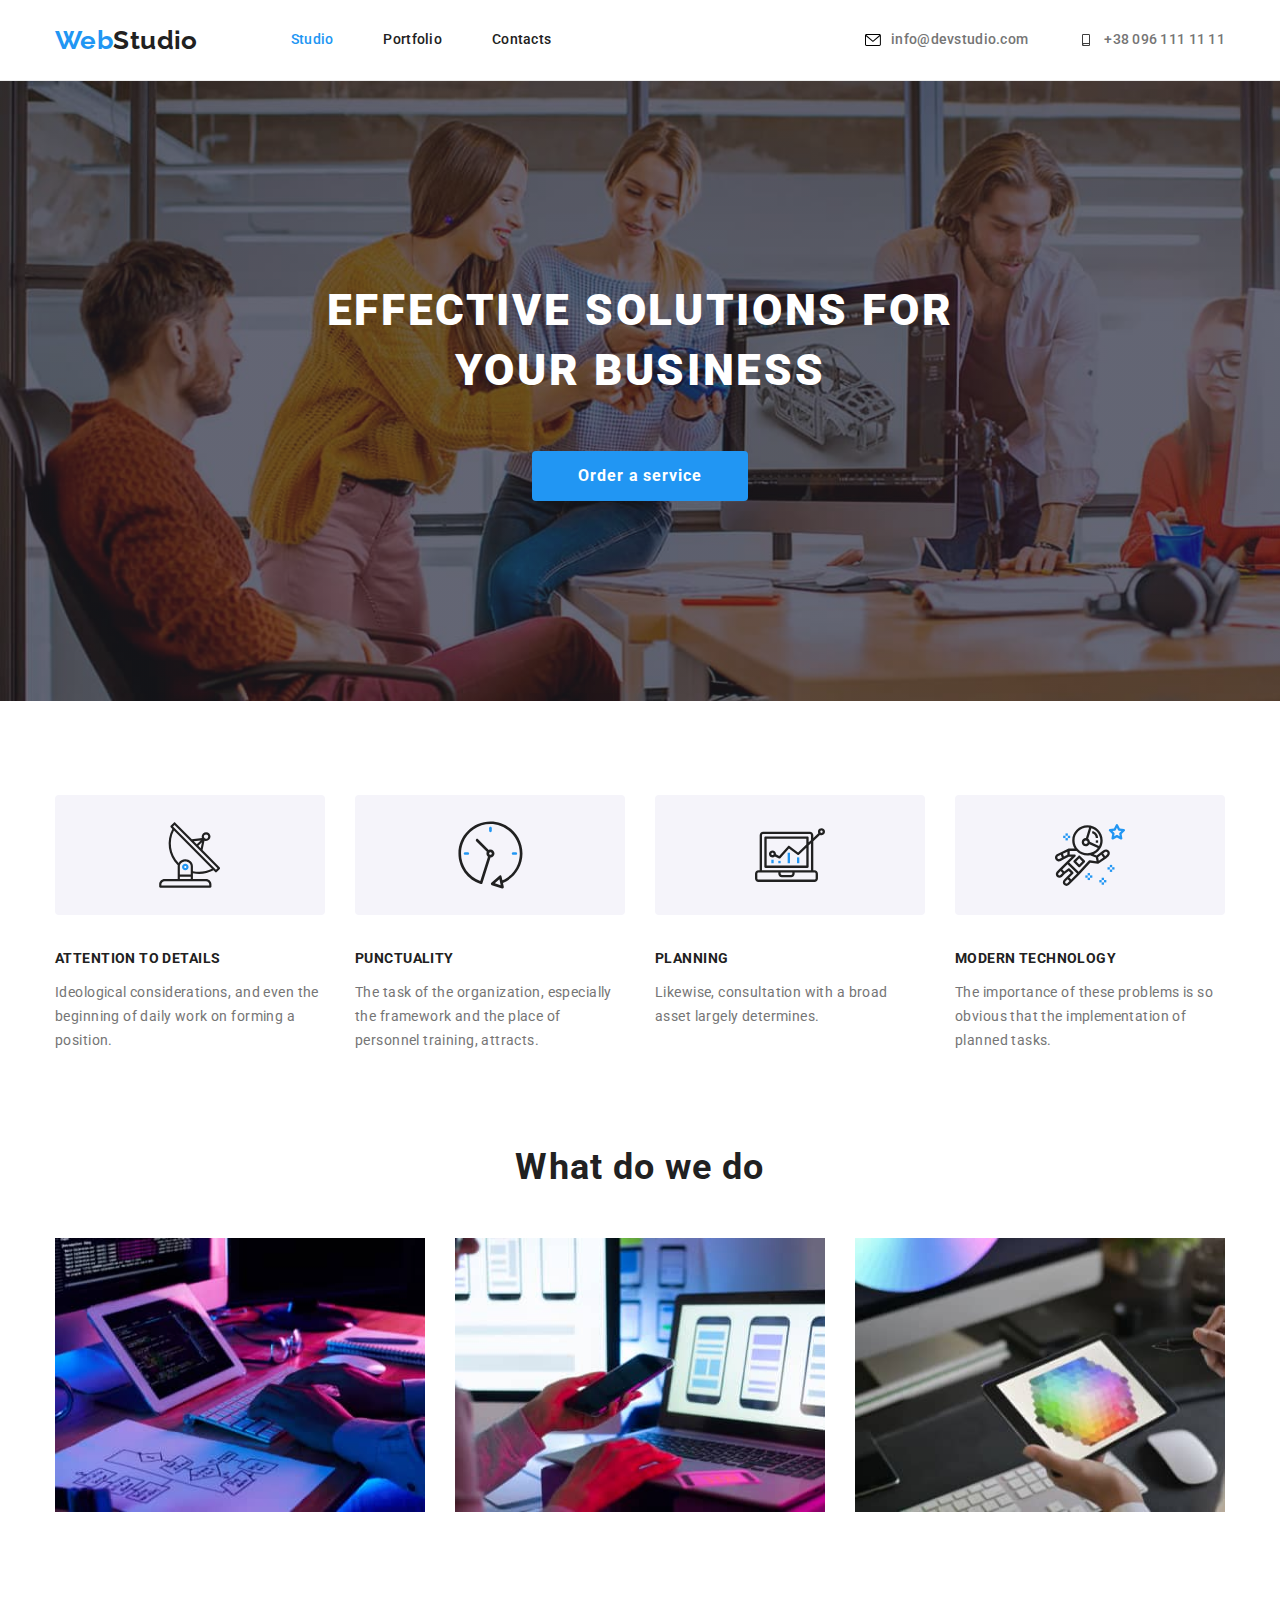
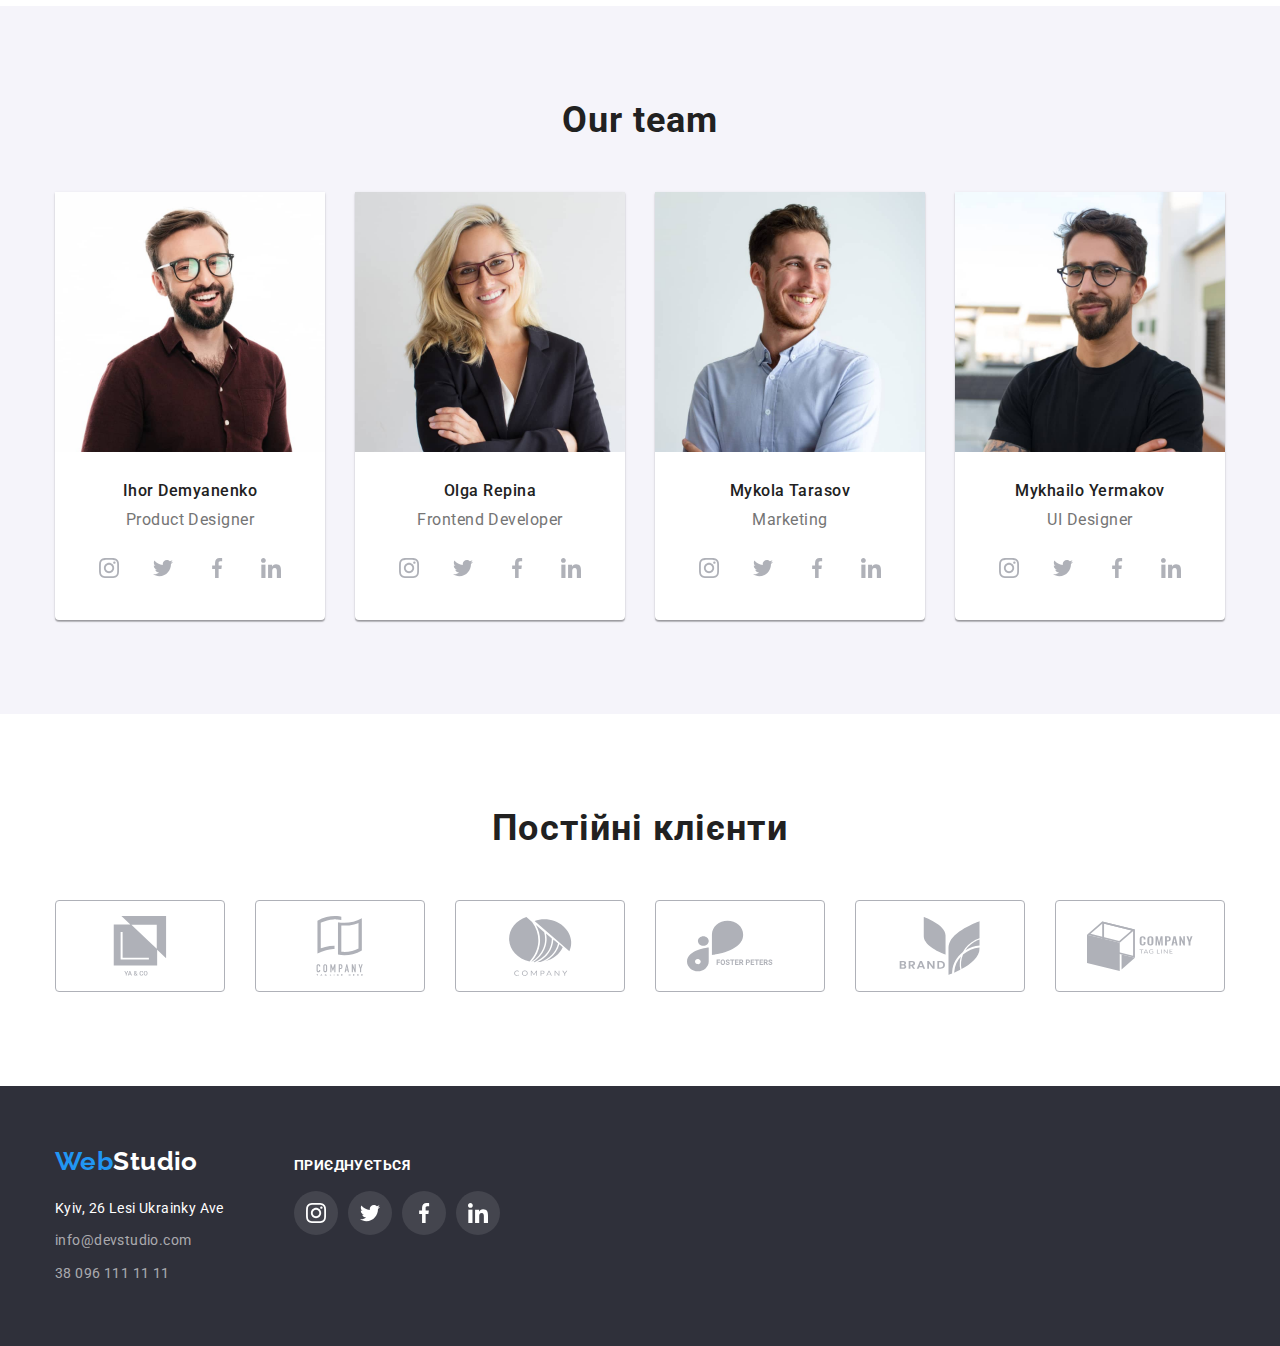
==== index.html @ 86c2a80a "home work file" ====
<!DOCTYPE html>
<html lang="en">
<head>
  <meta charset="UTF-8">
  <meta http-equiv="X-UA-Compatible" content="IE=edge">
  <meta name="viewport" content="width=, initial-scale=1.0">
 <title>Document</title>
 <link rel="preconnect" href="https://fonts.googleapis.com">
<link rel="preconnect" href="https://fonts.gstatic.com" crossorigin>
<link href="https://fonts.googleapis.com/css2?family=Raleway:wght@700&family=Roboto:wght@400;500;700;900&display=swap"
 rel="stylesheet">
 <link rel="stylesheet" href="https://cdn.jsdelivr.net/npm/modern-normalize@1.1.0/modern-normalize.min.css">
 <link rel="stylesheet" href="./styles/main.css">
</head>
<body>
    <header class="page-heder ">
      <div class="container page-heder-container">
        <nav class="page-nav list">
          <a class="logo link" href="index.html"> Web<span 
         class="logo-header">Studio</span></a>
        <ul class="menu list ">
        <li class="menu-item">
          <a class="menu-link current link" href="studio.html" >Studio</a></li>
        <li class="menu-item">
          <a class="menu-link link" href="portfolio.html">Portfolio</a></li>
        <li class="menu-item">
          <a class="menu-link link" href="contacts.html">Contacts</a></li> 
       </ul>
      <ul class="infomation  list">
      <li><a class="contact-mail-numbre link" href="./mailto:info@devstudio.com"><svg class="contact-mail-numbre-icon"><use href="./img/symbol.svg#icon-envelope"></use></svg>info@devstudio.com </a></li>
      <li><a class="contact-phone-numbre link" href="tel:+380961111111"><svg class="contact-mail-phone-icon"><use href="./img/symbol.svg#icon-smartphone"></use></svg>+38 096 111 11 11</a></li>
      </ul>
    </nav>
      </div>
      </header>
    <main class="text-main  ">
      <section class="decision">
        <h1 class="title">Effective solutions for your business </h1>
        <button class="model-open-btn" type="button">Order a service</button>
      </section>
   



  <section class="skills " > 
    <div class="skills-number container ">
    <ul class="text-inf list">
    <li class="text " >
      <div class="tex"><svg width="65.32px" height="70px">
        <use href="./img/symbol.svg#icon-antenna"></use>
        </svg></div>
    <h3 class="text-skills"> 
     ATTENTION TO DETAILS</h3>
    <p class="menu-text"> Ideological considerations, and even the beginning of daily work on forming a position.</p></li>
    <li class="text
    "><div class="tex"><svg  width="66.96px" height="70px">
      <use href="./img/symbol.svg#icon-clock"></use>
      </svg></div>
    <h3 class="text-skills"> PUNCTUALITY</h3>
    <p class="menu-text">The task of the organization, especially the framework and the place of personnel training, attracts.</p></li>
    <li class="text
    ">  <div class="tex"><svg  width="70px" height="70px">
      <use href="./img/symbol.svg#icon-diagram"></use>
      </svg></div>
    <h3 class="text-skills">PLANNING</h3>
    <p class="menu-text">Likewise, consultation with a broad asset largely determines.</p></li>
    <li class="text
    "><div class="tex"><svg  width="70px" height="70px">
      <use href="./img/symbol.svg#icon-astronaut"></use>
      </svg></div>
    <h3 class="text-skills"> MODERN TECHNOLOGY</h3>
    <p class="menu-text"> The importance of these problems is so obvious that the implementation of planned tasks.</p></li>
  </ul>
</div>
  </section>


 
    <section class="technologies">
      <div class="container">
      <h2 class="technologies-numbr ">What do we do</h2>
     <ul class="foto-page">
     <li class="devices list"><img src="./img/img.jpg"
      alt="computer"
      width="370" 
      height="274"></li>
     <li class="devices list"><img src="./img/img(1).jpg"
      alt="mobil"  
      width="370" 
      height="274"></li>
     <li class="devices list"><img src="./img/img(2).jpg" 
      alt="map-board"
      width="370" 
      height="274"></li>
    </ul>
    </div>
    </section>
 
 



  <section class="team-number"> 
    <div class="comanda container ">
    <h2 class="team">Our team</h2>
    <ul class="system-team">
    <li class="foto list"><img src="./img/team/foto1.jpg" 
    alt="Ihor Demyanenko"
    width="270"
    height="260" class="people"> 
    <h3 class="name">Ihor Demyanenko</h3>
    <p class="professio">Product Designer</p>
  <ul class="social-list list">
  <li class="cosial-list-item ">
  <a href="#" class="social-list-link">
  <svg lang="en" aria-label="icon-instagram" class="social-list-icon">
  <use href="./img/symbol.svg#icon-instagram" ></use>
        </svg>
      </a>
    </li>
    <li class="cosial-list-item">
      <a href="#" class="social-list-link">
        <svg lang="en" aria-label="icon-twitter" class="social-list-icon">
          <use href="./img/symbol.svg#icon-twitter"></use>
        </svg>
      </a>
    </li>
    <li class="cosial-list-item ">
      <a href="#" class="social-list-link">
        <svg lang="en" aria-label="icon-facebok" class="social-list-icon">
          <use href="./img/symbol.svg#icon-facebook"></use>
        </svg>
      </a>
    </li>
    <li class="cosial-list-item">
      <a href="#" class="social-list-link">
        <svg lang="en" aria-label="icon-linkedin" class="social-list-icon">
          <use href="./img/symbol.svg#icon-linkedin"></use>
        </svg>
      </a>
    </li>
  </ul>
  </li>
    <li class="foto list"><img src="./img/team/foto2.jpg" 
    alt="Olga Repina"
     width="270"
     height="260" class="people">
     <h3 class="name">Olga Repina</h3>
   <p class="professio">Frontend Developer</p> <ul class="social-list list">
    <li class="cosial-list-item ">
    <a href="#" class="social-list-link">
    <svg lang="en" aria-label="icon-instagram" class="social-list-icon">
    <use href="./img/symbol.svg#icon-instagram" ></use>
          </svg>
        </a>
      </li>
      <li class="cosial-list-item">
        <a href="#" class="social-list-link">
          <svg lang="en" aria-label="icon-twitter" class="social-list-icon">
            <use href="./img/symbol.svg#icon-twitter"></use>
          </svg>
        </a>
      </li>
      <li class="cosial-list-item ">
        <a href="#" class="social-list-link">
          <svg lang="en" aria-label="icon-facebok" class="social-list-icon">
            <use href="./img/symbol.svg#icon-facebook"></use>
          </svg>
        </a>
      </li>
      <li class="cosial-list-item">
        <a href="#" class="social-list-link">
          <svg lang="en" aria-label="icon-linkedin" class="social-list-icon">
            <use href="./img/symbol.svg#icon-linkedin"></use>
          </svg>
        </a>
      </li>
    </ul>
  </li>
   <li class="foto list"><img src="./img/team/foto3.jpg" 
    alt="Mykola Tarasov" 
    width="270" 
    height="260" class="people">
    <h3 class="name">Mykola Tarasov</h3>
    <p class="professio">Marketing</p><ul class="social-list list">
      <li class="cosial-list-item ">
      <a href="#" class="social-list-link">
      <svg lang="en" aria-label="icon-instagram" class="social-list-icon">
      <use href="./img/symbol.svg#icon-instagram" ></use>
            </svg>
          </a>
        </li>
        <li class="cosial-list-item">
          <a href="#" class="social-list-link">
            <svg lang="en" aria-label="icon-twitter" class="social-list-icon">
              <use href="./img/symbol.svg#icon-twitter"></use>
            </svg>
          </a>
        </li>
        <li class="cosial-list-item ">
          <a href="#" class="social-list-link">
            <svg lang="en" aria-label="icon-facebok" class="social-list-icon">
              <use href="./img/symbol.svg#icon-facebook"></use>
            </svg>
          </a>
        </li>
        <li class="cosial-list-item">
          <a href="#" class="social-list-link">
            <svg lang="en" aria-label="icon-linkedin" class="social-list-icon">
              <use href="./img/symbol.svg#icon-linkedin"></use>
            </svg>
          </a>
        </li>
      </ul>
    </li>
  <li class="foto list"><img src="./img/team/foto4.jpg"
   alt="Mykhailo Yermakov"
   width="270"
   height="260" class="people">
   <h3 class="name">Mykhailo Yermakov</h3>
  <p class="professio">UI Designer</p><ul class="social-list list">
  <li >
  <a href="#" class="social-list-link">
  <svg lang="en" aria-label="icon-instagram" class="social-list-icon">
  <use href="./img/symbol.svg#icon-instagram" ></use>
        </svg>
      </a>
    </li>
    <li class="cosial-list-item">
      <a href="#" class="social-list-link">
        <svg lang="en" aria-label="icon-twitter" class="social-list-icon">
          <use href="./img/symbol.svg#icon-twitter"></use>
        </svg>
      </a>
    </li>
    <li class="cosial-list-item ">
      <a href="#" class="social-list-link">
        <svg lang="en" aria-label="icon-facebok" class="social-list-icon">
          <use href="./img/symbol.svg#icon-facebook"></use>
        </svg>
      </a>
    </li>
    <li class="cosial-list-item">
      <a href="#" class="social-list-link">
        <svg lang="en" aria-label="icon-linkedin" class="social-list-icon">
          <use href="./img/symbol.svg#icon-linkedin"></use>
        </svg>
      </a>
    </li>
  </ul>
  </li>
  </ul>
 </section>
</div>

<section class="techno link"> 
  <div class="container">
  <h2 class="team">Постійні клієнти</h2>
  <ul class="parmanent list">
      <li class="client"> <a href="" class="cursor">
        <svg class="company">
          <use href="./img/symbol.svg#icon-group"></use>
          </a>
        </svg>
      </li>
      <li class="client"> <a href="" class="cursor">
        <svg class="company">
          <use href="./img/symbol.svg#icon-group-1"></use>
          </a>
        </svg>
      </li>
      <li class="client"> <a href="" class="cursor">
        <svg class="company">
          <use href="./img/symbol.svg#icon-group-2" ></use>
          </a>
        </svg>
      </li>
      <li class="client"> <a href="" class="cursor">
        <svg class="company">
          <use href="./img/symbol.svg#icon-group-3"></use>
          </a>
        </svg>
      </li>
      <li class="client"> <a href="" class="cursor">
        <svg class="company">
          <use href="./img/symbol.svg#icon-group-4"></use>
          </a>
        </svg>
      </li>
      <li class="client"> <a href="" class="cursor">
        <svg class="company">
          <use href="./img/symbol.svg#icon-group-5"></use>
          </a>
        </svg>
      </li>
  </ul>
</div>
</section>
</div>
</main>  

  <footer class="logo-second ">
    <div class="lower container">
      <div class="">
    <a class="logo-footer link" href="index.html"> Web<span 
      class="logo-header-second">Studio</span></a>
      <address class="data">
        <ul class="data-numbr list">
        <li class="retreat"><a class="location link" href="https://goo.gl/maps/uPLtMUpP54HjoEtg7" > Kyiv, 26 Lesi Ukrainky Ave</a>
        </li>
        <li class="retreat"><a class="contact-mail link" href="mailto:info@devstudio.com">info@devstudio.com</a></li>
        <li><a class="contact-phone link" href="tel:+380961111111"> 38 096 111 11 11</a></li>
      </ul>
      </address>
    </div>
    
      <div class="footer">
        <p class="footer-text"> Приєднується </p>
      <ul class=" social-list list">
        <li class="cosial-list-item">
          <a href="#" class="social-list-frame">
            <svg class="social-list-icon-footer">
              <use href="./img/symbol.svg#icon-instagram"></use>
            </svg>
          </a>
        </li>
        <li>
          <a href=""class="social-list-frame">
            <svg class="social-list-icon-footer">
              <use href="./img/symbol.svg#icon-twitter"></use>
            </svg>
          </a>
        </li>
        <li>
          <a href=""class="social-list-frame">
            <svg class="social-list-icon-footer">
              <use href="./img/symbol.svg#icon-facebook"></use>
            </svg>
          </a>
        </li>
        <li>
          <a href=""class="social-list-frame">
            <svg class="social-list-icon-footer">
              <use href="./img/symbol.svg#icon-linkedin"></use>
            </svg>
          </a>
        </li>
      </ul>
    </div>
  </div>
  </footer>

</body>
</html>
---- styles/main.css ----
:root{
    --primary-font:'Roboto', sans-serif ;
    --second-font: 'Raleway' , sans-serif ;
    --accent-rest-color: #188CE8;
    --accent-color: #2196F3;
    --primary-whyte-color: #FFFFFF;
    --primary-gray-color: #212121;
    --primary-link-color: #2F303A;
    --primary-text-color: #757575;
    --primary-fon-color: #F5F5F5;
    --primary-fon2-color:#F5F4FA;
    --primary-bottom-color: rgba(255, 255, 255, 0.6);
    --transition-dur-and-func: 250ms linear;
}
body{ font-family:var(--primary-font);
font-size: 14px;
letter-spacing: 0.03em;
color: var(--primary-text-color);
background-color: var(--primary-whyte-color);
}
img { display: block;}

button{ cursor: pointer;
    font-family: inherit; 
}
address{
    font-style: normal;
}

h1,
h2,
h3,
p{
margin-top: 0;
margin-bottom: 0;
}

ul,
ol{
    margin-top: 0;
    margin-bottom: 0;
    padding-left: 0; 
}


.link {
    text-decoration: none;
}
.list { 
list-style: none;
}
.container {
    width: 1200px; 
    margin-left: auto;
    margin-right: auto;
    padding-left: 15px;
    padding-right:15px;  
}
.page-heder{border-bottom: 1px solid #ECECEC;
    color: var(--primary-whyte-color);}
 

            /*----Header---*/

.logo {
    font-family: 'Raleway';
    font-weight: 700;
    font-size: 26px;
    line-height: 1.19; 
    color: var(--accent-color);
align-items: center;}
 

.logo-header {
    color: var(--primary-gray-color);
}

.page-navigator{
    display: flex;
    align-items: center;
}
.page-nav{
    display: flex;
    align-items: center;
}
.menu {
    display: flex;
    gap: 50px;
    margin-left: 93px;
    align-items: center;
  
}
.infomation {
    display: flex;
    gap: 50px;
    margin-left: auto;
}

.index.html{
color: var(--accent-color);
}

.link.current
{color: var(--accent-color);

}
.menu-link{  
font-weight: 500;
line-height: 1.14;
letter-spacing: 0.02em;
color: var(--primary-gray-color);
padding-top: 32px;
padding-bottom: 32px;
display: inline-block;
}
.contact-mail-numbre,
.contact-phone-numbre
{
font-weight: 500;
line-height: 1.14;
letter-spacing: 0.02em;
color: var(--primary-text-color);
display: flex;
align-items: center;
}

.contact-mail-numbre:hover,
.contact-mail-numbre:focus,
.contact-phone-numbre:hover,
.contact-phone-numbre:focus,
.menu-link:hover,
.menu-link :focus
{color: var(--accent-color);}

.contact-mail-numbre-icon,
.contact-mail-phone-icon{
width: 16px;
height: 12px;
margin-right:10px ;
} 

.contact-mail-numbre:hover  .contact-mail-numbre-icon,
.contact-phone-numbre:hover .contact-mail-phone-icon
{ fill: var(--accent-color);}

               /*----Header---*/

               /*---Text----*/

.text-number{
    background-color: var(--primary-link-color);
}

.decision{ flex-grow: 1;
    padding-bottom: 200px;
    padding-top: 200px;
 background-image: linear-gradient(rgba(47, 48, 58, 0.4), rgba(47, 48, 58, 0.4)),
  url("../img/people.jpg");
 background-size: cover;  
 max-width: 1600px;
 margin-left: auto;
 margin-right: auto;

}

.title { 
    font-weight: 900;
    font-size: 44px;
    line-height: 1.36;
    text-align: center;
    letter-spacing: 0.06em;
    text-transform: uppercase;
    color:var(--primary-whyte-color) ;
    margin-left: auto;
    margin-right: auto;
    margin-bottom: 50px;
    width: 700px;
   }


.model-open-btn{
font-weight: 700;
font-size: 16px;
line-height: 1.87;
font-family: 'Roboto', sans-serif ;
letter-spacing: 0.06em;
background: var(--accent-color);
border-radius: 4px;
color: var(--primary-whyte-color);
cursor: pointer;
margin-left: auto;
margin-right: auto;
display: block;
width: 216px;
height: 50px;
border: none;
}

   .model-open-btn:hover
   .model-open-btn:focus
   { background: var(--accent-rest-color);
    box-shadow: 0px 4px 4px rgba(0, 0, 0, 0.15);
    }

   .text-main 
   {background-color: var(--primary-fon-color);}
                /*---Text----*/        

              /*---SKILLST---*/

   .skills{
   background: var(--primary-whyte-color);
   padding-top: 94px;
   padding-bottom: 94px;
   }
   .text-inf{
    display: flex;
    gap: 30px;
   }
   .skills{
    display: flex;
    padding-top: 94px;
    padding-bottom: 94px;
}
   .text-skills{
    width: 270px;
   
   }
   .menu-text{
    display: flex;
   }
  
   .text-skills {
font-weight: 700;
color: var(--primary-gray-color);
font-size: 14px;
line-height: 1.87;
text-transform: uppercase;
margin-bottom: 10px;}
.tex{
display: flex;
width: 270px;
height: 120px;
background-color:  #F5F4FA;
align-items: center;
justify-content: center;
border-radius: 4px;
margin-bottom: 30px;
}
   .menu-text {
    line-height: 1.71;
    color: var(--primary-text-color); }
            /*---SKILLST---*/

           /*----TECHNOLOGIES----*/

 .technologies{
    background-color: var(--primary-whyte-color);
    padding-top: 0px;
    padding-bottom: 94px;
 }
.technologies-numbr{
    font-weight: 700;
    font-size: 36px;
    line-height: 1.16;
    text-align: center;
    letter-spacing: 0.03em;
    color: var(--primary-gray-color);
    margin-bottom: 50px
     }
     .foto-page{
    gap: 30px;
    display: flex;
 }
   
            /*----TECHNOLOGIES----*/
               /*---TEAM---*/

  .team-number
   {
    background-color: var(--primary-fon2-color);
    padding-top: 94px;
    padding-bottom: 94px;
   }
.system-team{
    display: flex;
    justify-content: center;
    gap: 30px;
}
.comanda{
    background-color: #F5F4FA;
}
.team{
font-weight: 700;
font-size: 36px;
line-height: 1.16;
text-align: center;
letter-spacing: 0.03em;
color: var(--primary-gray-color);
margin-bottom: 50px;
}

.foto {
    width: 270px;
    background-color: var(--primary-whyte-color);
    box-shadow: 0px 1px 3px rgba(0, 0, 0, 0.12), 0px 1px 1px rgba(0, 0, 0, 0.14), 0px 2px 1px rgba(0, 0, 0, 0.2);
    border-radius: 0px 0px 4px 4px;
}
.people{
    margin-bottom: 30px;
}
.name {
font-weight: 500;
font-size: 16px;
line-height: 1.18;
text-align: center;
letter-spacing: 0.03em;
color: var(--primary-gray-color);
margin-bottom: 10px;
}

.professio{
font-weight: 400;
font-size: 16px;
line-height: 1.18;
text-align: center;
letter-spacing: 0.03em;
color: var(--primary-text-color);
margin-bottom: 16px;
}
.social-list {
display: flex;
justify-content: center;
column-gap: 10px;
margin-bottom: 30px; }

.social-list-link{
display: flex;
align-items: center;
justify-content: center;
width: 44px;
height: 44px;
border-radius: 50%;
background-color: #ffffff;
transition: background-color var(--transition-dur-and-func);
}
.social-list-link:hover,
.social-list-link:focus {
background-color: var(--accent-color);
}
.social-list-icon {
    width: 20px;
    height: 20px;
    fill: #AFB1B8;
    transition: fill var(--transition-dur-and-func);
}
.social-list-link:hover .social-list-icon,
.social-list-link:focus .social-list-icon {
fill: var(--primary-whyte-color);
}


            /*---TEAM---*/
            /*----Client----*/
.techno{
    background-color: var(--primary-whyte-color);
    padding-top: 94px;
    padding-bottom: 94px;
 }
 .parmanent{
    display: flex;
    gap: 30px;
 }           
.client{
width: 170px;
height: 92px;
} 
.company{
width: 106px;
height: 60px;
} 
.cursor{
    width: 100%;
    height: 100%;
    border: 1px solid #AFB1B8;
    border-radius: 4px;
    display: flex;
    align-items: center;
    justify-content: center;
    fill: #AFB1B8;
}
.cursor:focus,
.cursor:hover
{border-color: var(--accent-color);
fill: var(--accent-color);}

         
           /*---FOOTER---*/

.logo-second{ 
    display: flex;
background-color: var(--primary-link-color);
padding-top: 60px;
padding-bottom: 60px;}
.logo-header-second{
    color: var(--primary-whyte-color);
}
.lower{display: flex;
    gap: 70px;
    align-items: baseline
}
.location {
    font-weight: 400;
    line-height: 1.71;
    letter-spacing: 0.03em;
    color: var(--primary-whyte-color);
    }
    
.contact-mail{
font-weight: 400;
line-height: 1.71;
letter-spacing: 0.03em;
color: var(--primary-bottom-color);
}
.contact-phone{
    font-weight: 400;
    line-height: 1.71; 
    letter-spacing: 0.03em;
    color: var(--primary-bottom-color);
}
.logo-footer {
    font-family: 'Raleway';
    font-weight: 700;
    font-size: 26px;
    line-height: 1.19; 
    color: var(--accent-color);
    display: flex;
    align-items: center;
    margin-bottom: 20px;}
.retreat{
    margin-bottom: 9px;
}
 
.social-list-frame{
    display: flex;
    align-items: center;
    justify-content: center;
    width: 44px;
    height: 44px;
    border-radius: 50%;
    background: rgba(255, 255, 255, 0.1);
    transition: background-color var(--transition-dur-and-func);
    }
    
.social-list-frame:hover,
.social-list-frame:focus {
background-color: var(--accent-color);
}
    .social-list-icon-footer {
        width: 20px;
        height: 20px;
        fill: var(--primary-whyte-color); 
        transition: fill var(--transition-dur-and-func); }

        .footer-text{
font-family: 'Roboto';
font-style: normal;
font-weight: 700;
font-size: 14px;
line-height: 0.87;
letter-spacing: 0.03em;
text-transform: uppercase;
color: #FFFFFF;
display: flex;
justify-content: flex-start;
margin-bottom: 20px;}

         /*---FOOTER---*/
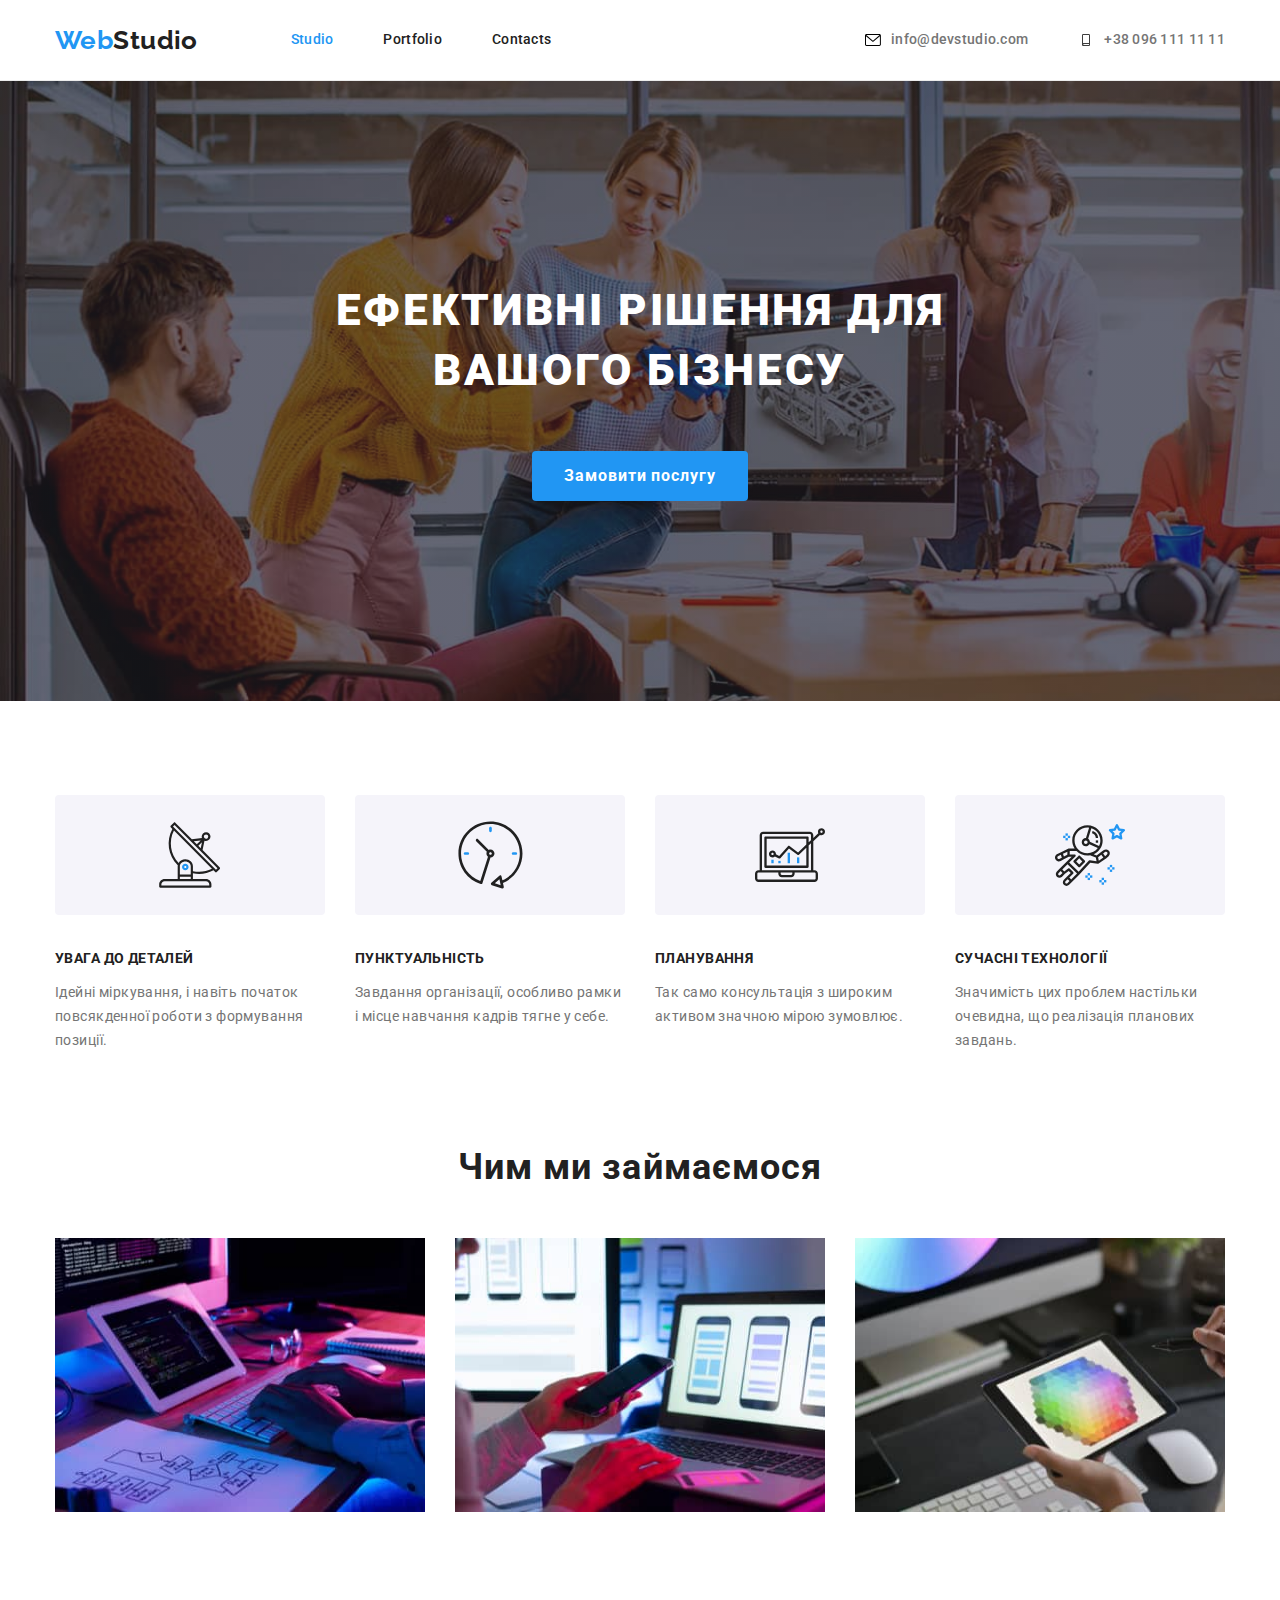
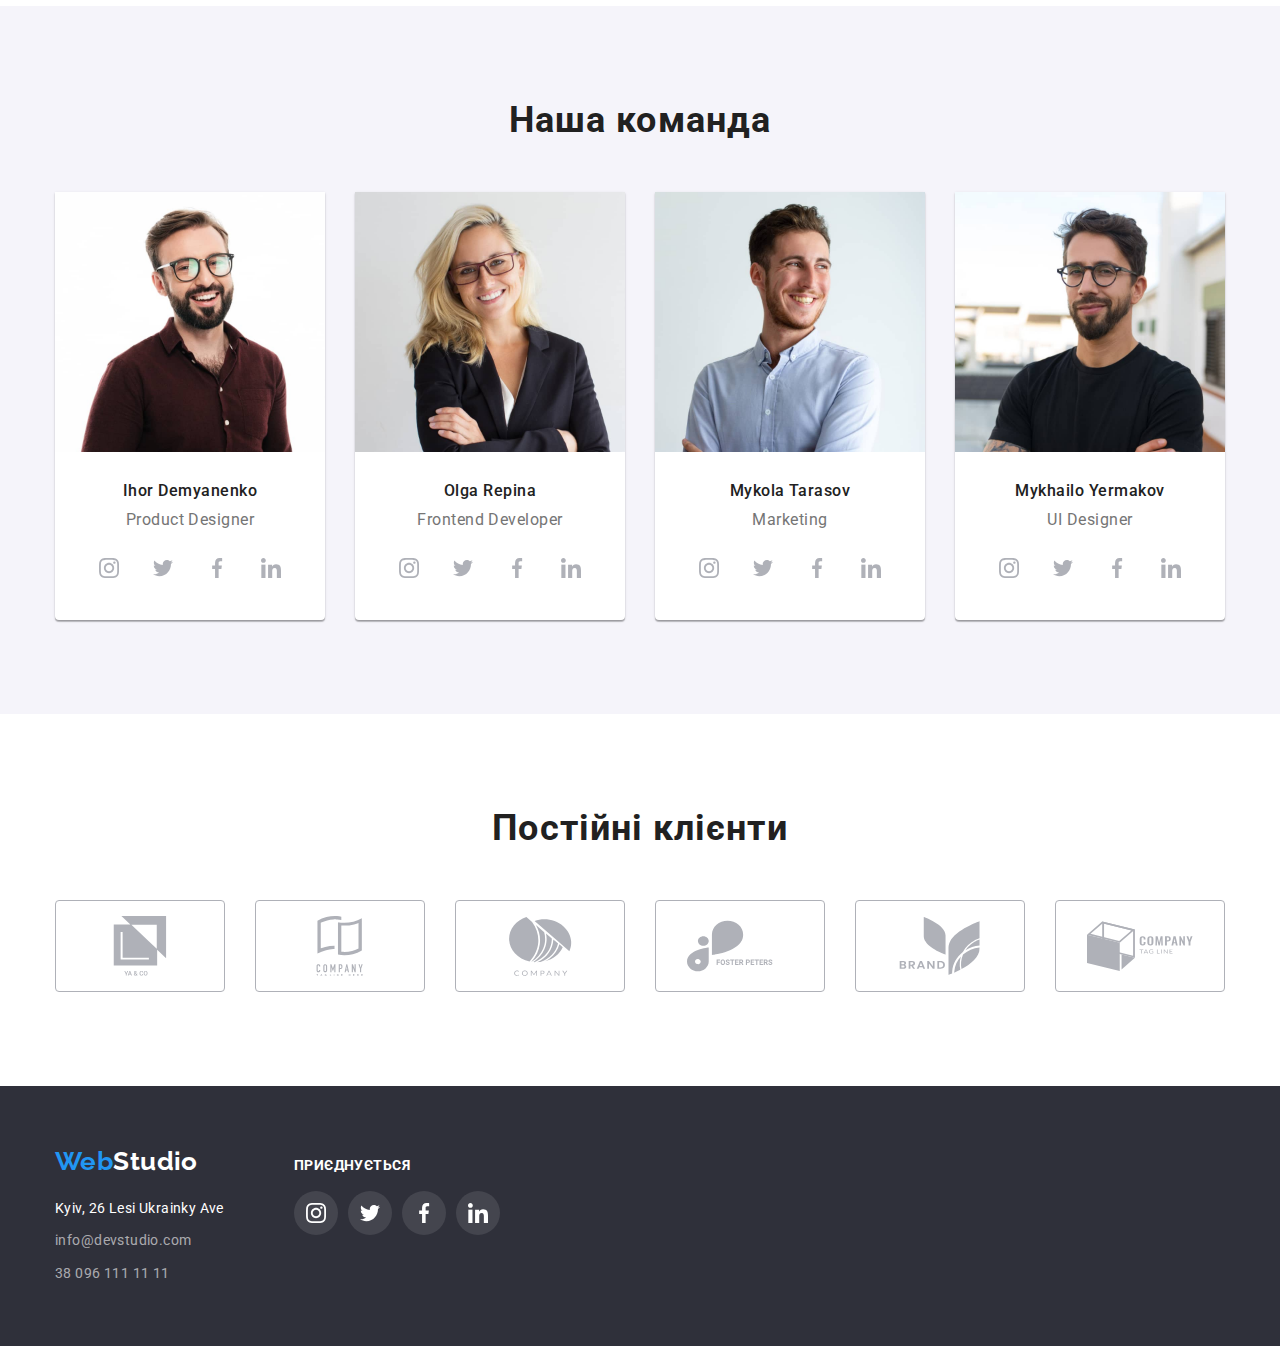
==== commit 78dcb722: "Home work5 file" ====
--- a/index.html
+++ b/index.html
@@ -35,8 +35,8 @@
       </header>
     <main class="text-main  ">
       <section class="decision">
-        <h1 class="title">Effective solutions for your business </h1>
-        <button class="model-open-btn" type="button">Order a service</button>
+        <h1 class="title">Ефективні рішення для вашого бізнесу </h1>
+        <button class="model-open-btn" type="button">Замовити послугу</button>
       </section>
    
 
@@ -50,26 +50,26 @@
         <use href="./img/symbol.svg#icon-antenna"></use>
         </svg></div>
     <h3 class="text-skills"> 
-     ATTENTION TO DETAILS</h3>
-    <p class="menu-text"> Ideological considerations, and even the beginning of daily work on forming a position.</p></li>
+      УВАГА ДО ДЕТАЛЕЙ</h3>
+    <p class="menu-text"> Ідейні міркування, і навіть початок повсякденної роботи з формування позиції.</p></li>
     <li class="text
     "><div class="tex"><svg  width="66.96px" height="70px">
       <use href="./img/symbol.svg#icon-clock"></use>
       </svg></div>
-    <h3 class="text-skills"> PUNCTUALITY</h3>
-    <p class="menu-text">The task of the organization, especially the framework and the place of personnel training, attracts.</p></li>
+    <h3 class="text-skills"> ПУНКТУАЛЬНІСТЬ</h3>
+    <p class="menu-text">Завдання організації, особливо рамки і місце навчання кадрів тягне у себе.</p></li>
     <li class="text
     ">  <div class="tex"><svg  width="70px" height="70px">
       <use href="./img/symbol.svg#icon-diagram"></use>
       </svg></div>
-    <h3 class="text-skills">PLANNING</h3>
-    <p class="menu-text">Likewise, consultation with a broad asset largely determines.</p></li>
+    <h3 class="text-skills">ПЛАНУВАННЯ</h3>
+    <p class="menu-text">Так само консультація з широким активом значною мірою зумовлює.</p></li>
     <li class="text
     "><div class="tex"><svg  width="70px" height="70px">
       <use href="./img/symbol.svg#icon-astronaut"></use>
       </svg></div>
-    <h3 class="text-skills"> MODERN TECHNOLOGY</h3>
-    <p class="menu-text"> The importance of these problems is so obvious that the implementation of planned tasks.</p></li>
+    <h3 class="text-skills"> СУЧАСНІ ТЕХНОЛОГІЇ</h3>
+    <p class="menu-text"> Значимість цих проблем настільки очевидна, що реалізація планових завдань.</p></li>
   </ul>
 </div>
   </section>
@@ -78,7 +78,7 @@
  
     <section class="technologies">
       <div class="container">
-      <h2 class="technologies-numbr ">What do we do</h2>
+      <h2 class="technologies-numbr ">Чим ми займаємося</h2>
      <ul class="foto-page">
      <li class="devices list"><img src="./img/img.jpg"
       alt="computer"
@@ -102,7 +102,7 @@
 
   <section class="team-number"> 
     <div class="comanda container ">
-    <h2 class="team">Our team</h2>
+    <h2 class="team">Наша команда</h2>
     <ul class="system-team">
     <li class="foto list"><img src="./img/team/foto1.jpg" 
     alt="Ihor Demyanenko"
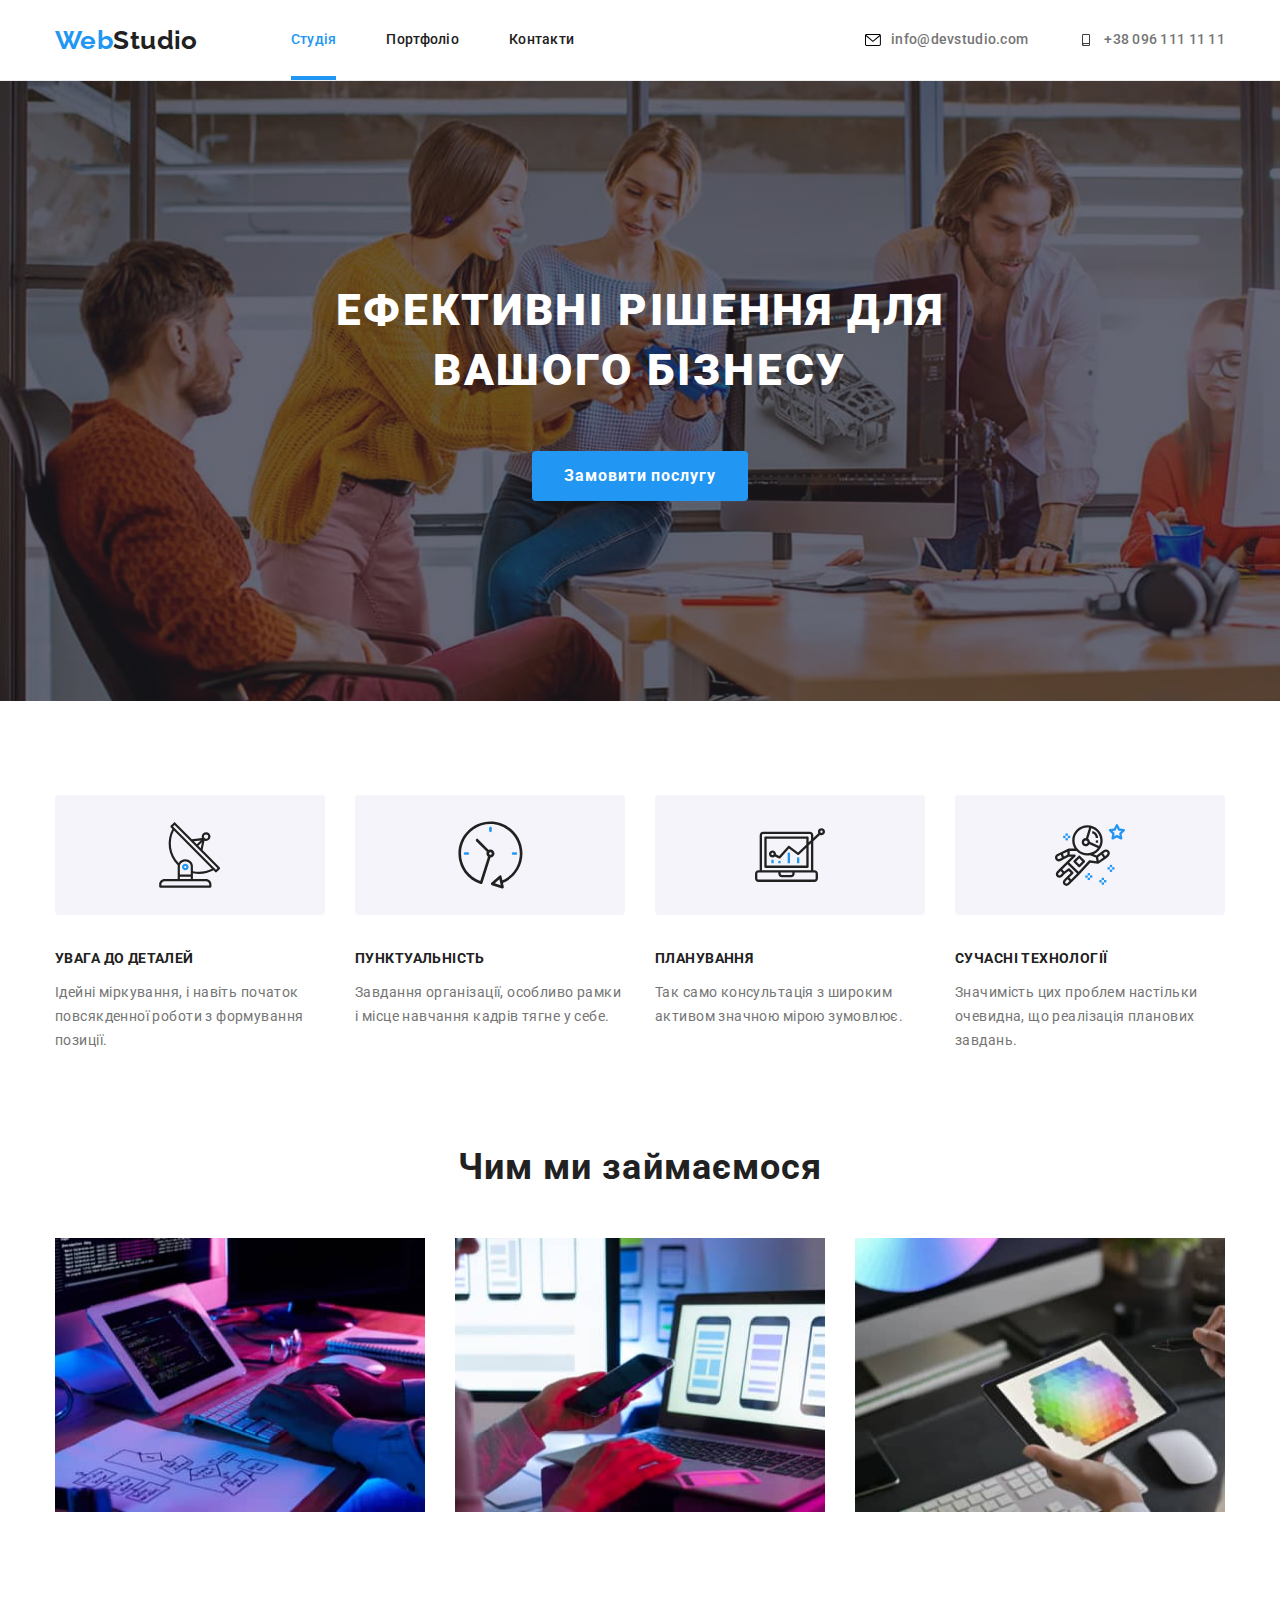
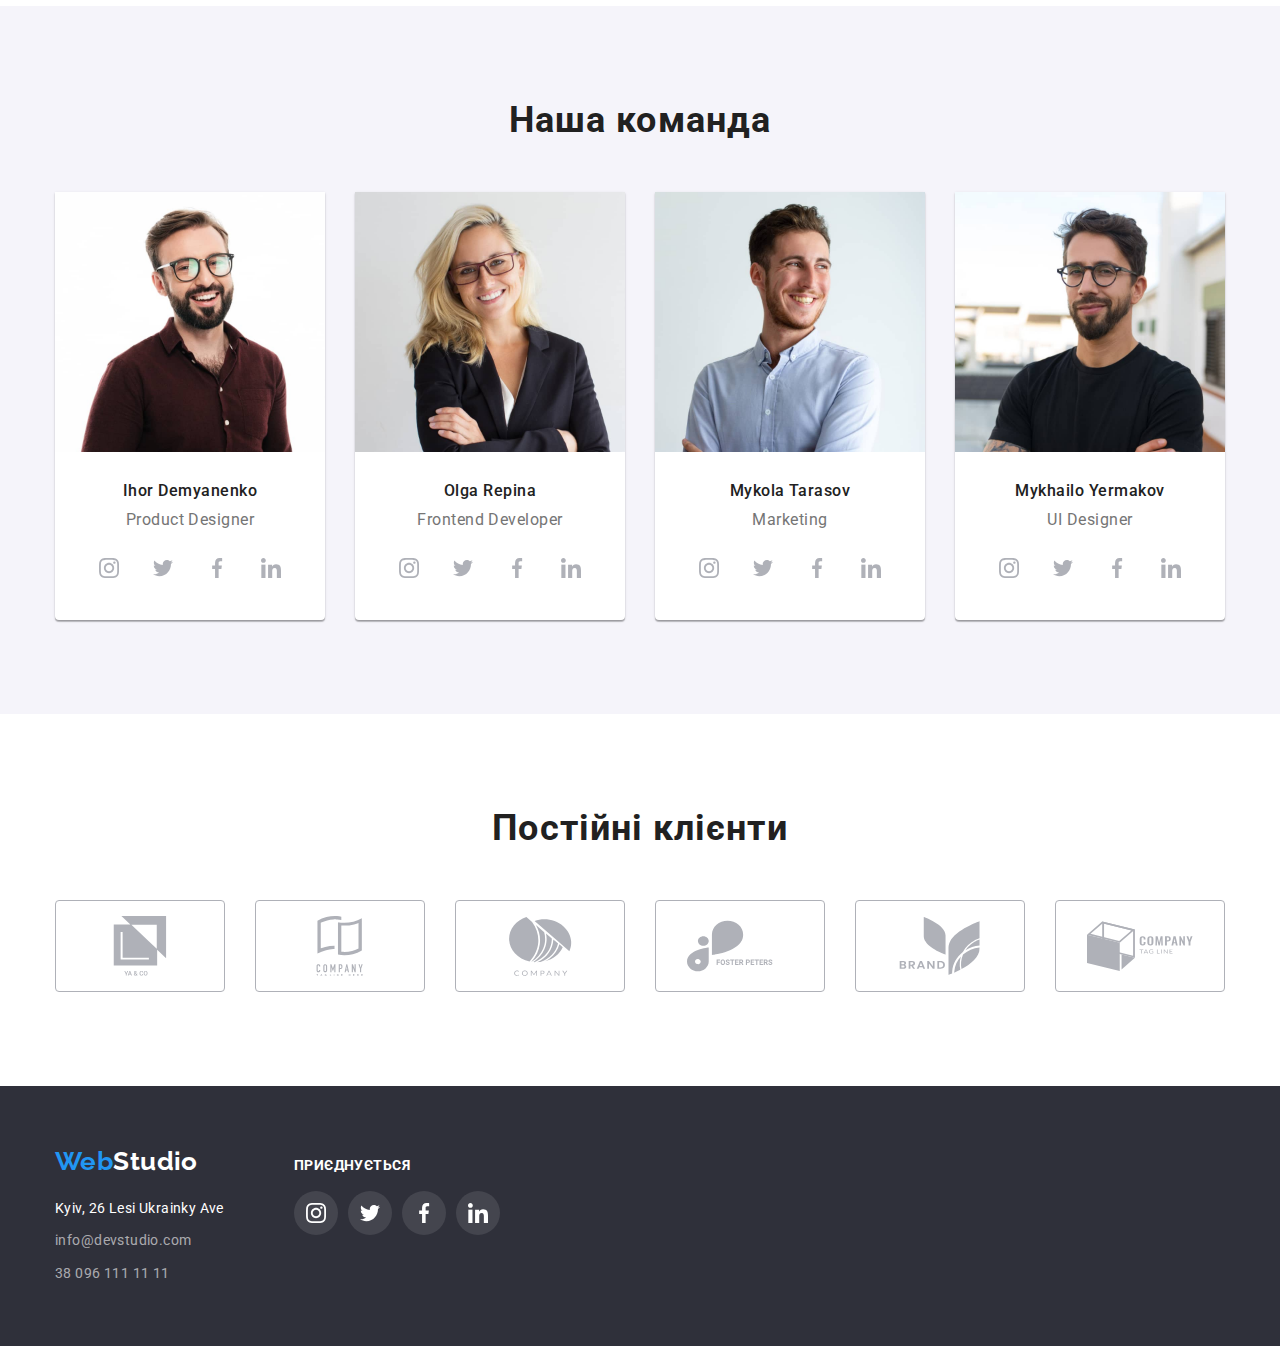
==== commit 00da9633: "header file" ====
--- a/index.html
+++ b/index.html
@@ -20,15 +20,15 @@
          class="logo-header">Studio</span></a>
         <ul class="menu list ">
         <li class="menu-item">
-          <a class="menu-link current link" href="studio.html" >Studio</a></li>
+          <a class="menu-link current link" href="studio.html" >Студія</a></li>
         <li class="menu-item">
-          <a class="menu-link link" href="portfolio.html">Portfolio</a></li>
+          <a class="menu-link link" href="portfolio.html">Портфоліо</a></li>
         <li class="menu-item">
-          <a class="menu-link link" href="contacts.html">Contacts</a></li> 
+          <a class="menu-link link" href="contacts.html">Контакти</a></li> 
        </ul>
       <ul class="infomation  list">
       <li><a class="contact-mail-numbre link" href="./mailto:info@devstudio.com"><svg class="contact-mail-numbre-icon"><use href="./img/symbol.svg#icon-envelope"></use></svg>info@devstudio.com </a></li>
-      <li><a class="contact-phone-numbre link" href="tel:+380961111111"><svg class="contact-mail-phone-icon"><use href="./img/symbol.svg#icon-smartphone"></use></svg>+38 096 111 11 11</a></li>
+      <li><a class="contact-phone-numbre link" href="tel:+380961111111"width="10" height="16"><svg class="contact-mail-phone-icon"><use href="./img/symbol.svg#icon-smartphone"></use></svg>+38 096 111 11 11</a></li>
       </ul>
     </nav>
       </div>
@@ -36,7 +36,7 @@
     <main class="text-main  ">
       <section class="decision">
         <h1 class="title">Ефективні рішення для вашого бізнесу </h1>
-        <button class="model-open-btn" type="button">Замовити послугу</button>
+        <button class="model-open-btn" type="button" data-modal-open>Замовити послугу</button>
       </section>
    
 
@@ -349,7 +349,16 @@
     </div>
   </div>
   </footer>
-
+<div class="dackdrop is-hidden" data-modal>
+  <div class="modal">
+    <button type="button" class="modal-close-btn" data-modal-close>
+      <svg class="model-close-icom" width="18" height="18" > 
+        <use href="./img/symbol.svg#icon-close"></use>       
+      </svg>
+    </button>
+  </div>
+</div>
+<script src="./js/modal.js"></script>
 </body>
 </html>
 
--- a/styles/main.css
+++ b/styles/main.css
@@ -112,6 +112,17 @@
 padding-top: 32px;
 padding-bottom: 32px;
 display: inline-block;
+position: relative;
+}
+.current::after{
+position: absolute;
+display: block;
+content: "";
+width: 100%;
+height: 4px;
+bottom: 0;
+left: 0;
+background-color: var(--accent-color);
 }
 .contact-mail-numbre,
 .contact-phone-numbre
@@ -476,3 +487,45 @@
 margin-bottom: 20px;}
 
          /*---FOOTER---*/
+.dackdrop{
+    position: fixed;
+    top: 0;
+    left: 0;
+    z-index: 100;
+    width: 100%;
+    height: 100%;
+    background: rgba(47, 48, 58, 0.4);
+
+    opacity: 1;
+    visibility: hidden;
+    pointer-events: none;
+    transition: opacity 500ms ease, visibility 500ms ease;
+}
+.dackdrop.is-hidden{
+opacity: 0;
+visibility: hidden;
+pointer-events: none;
+    }
+.modal{
+    position: absolute;
+    top: 50%;
+    left: 50%;
+    transform: translate(-50%,-50%);
+    width: 528px;
+    height: 581px;
+    background-color: var(--primary-whyte-color);
+}
+.modal-close-btn{
+position: absolute;
+top: 8px;
+right: 8px;
+display: flex;
+align-items: center;
+justify-content: center;
+width: 30px;
+height: 30px;
+border-radius: 50%;
+background-color: transparent;
+border: 1px solid rgba(0, 0, 0, 0.1);
+padding: 0;
+}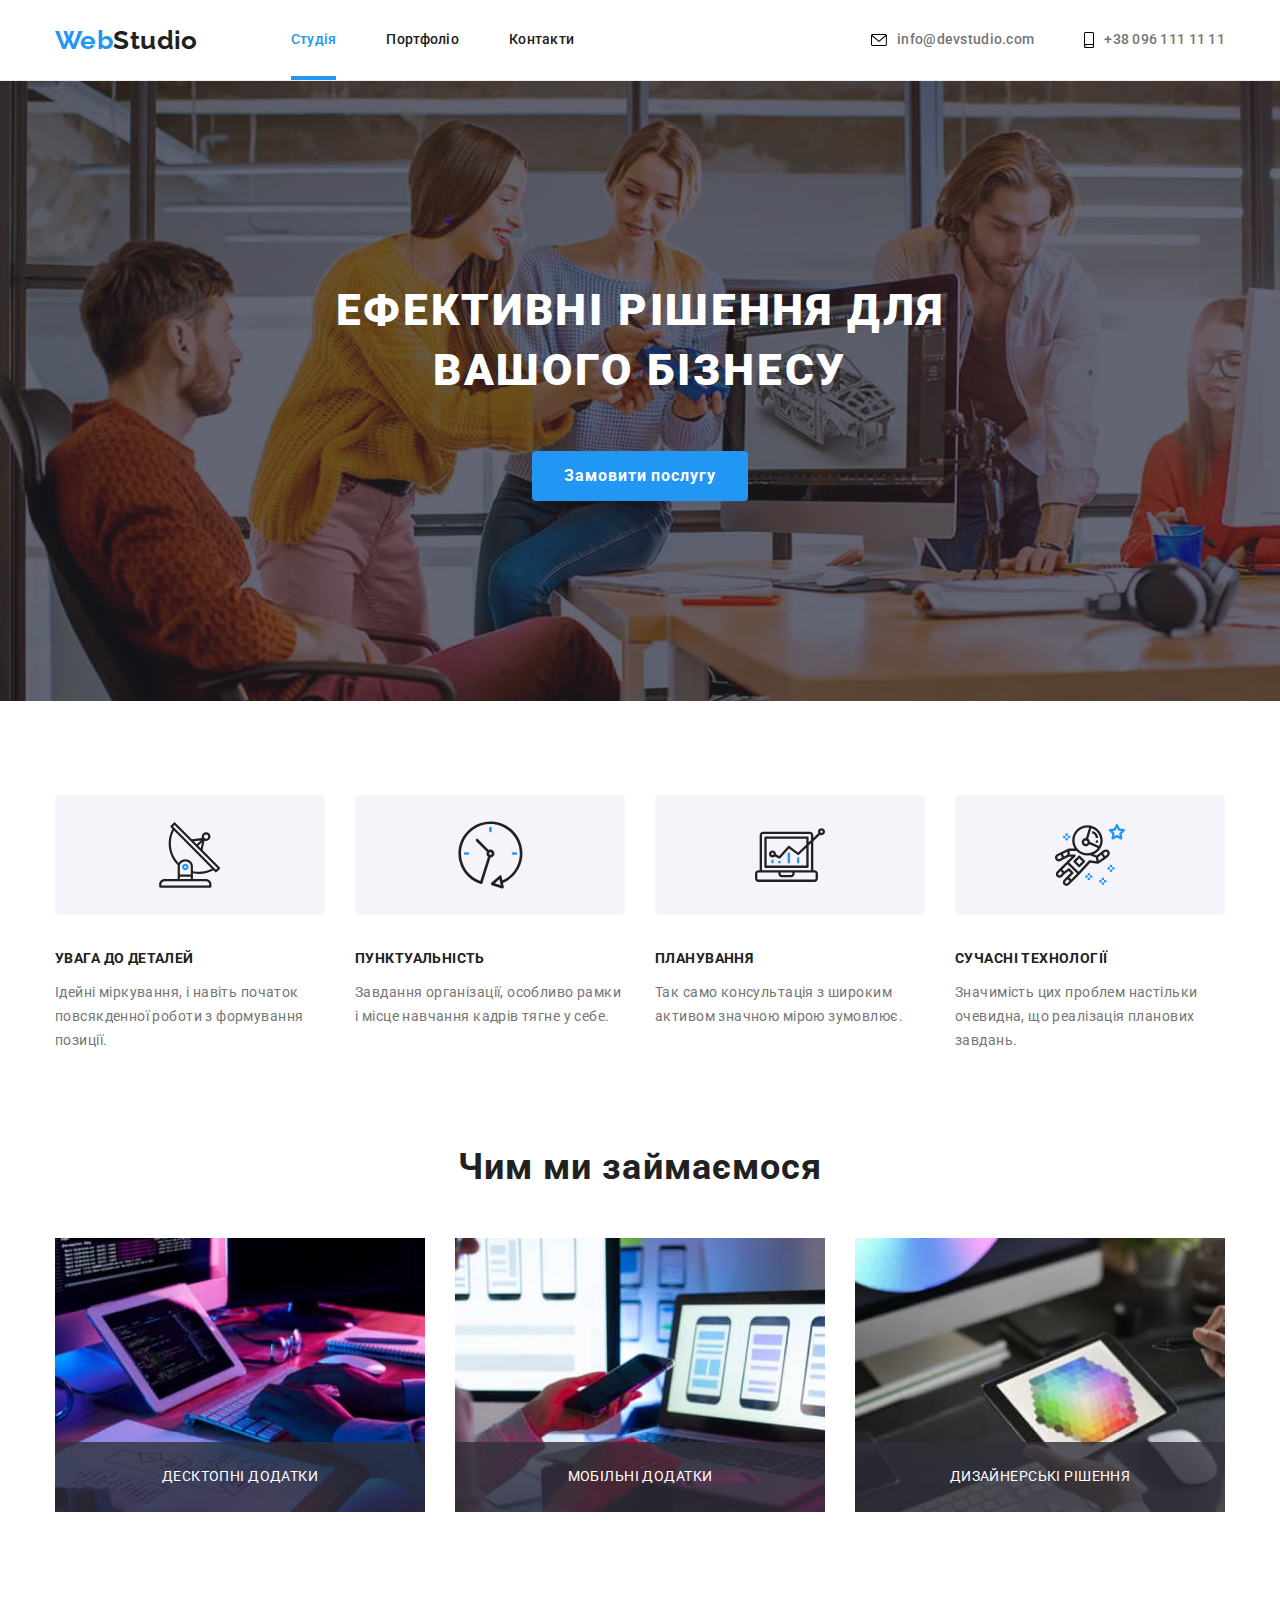
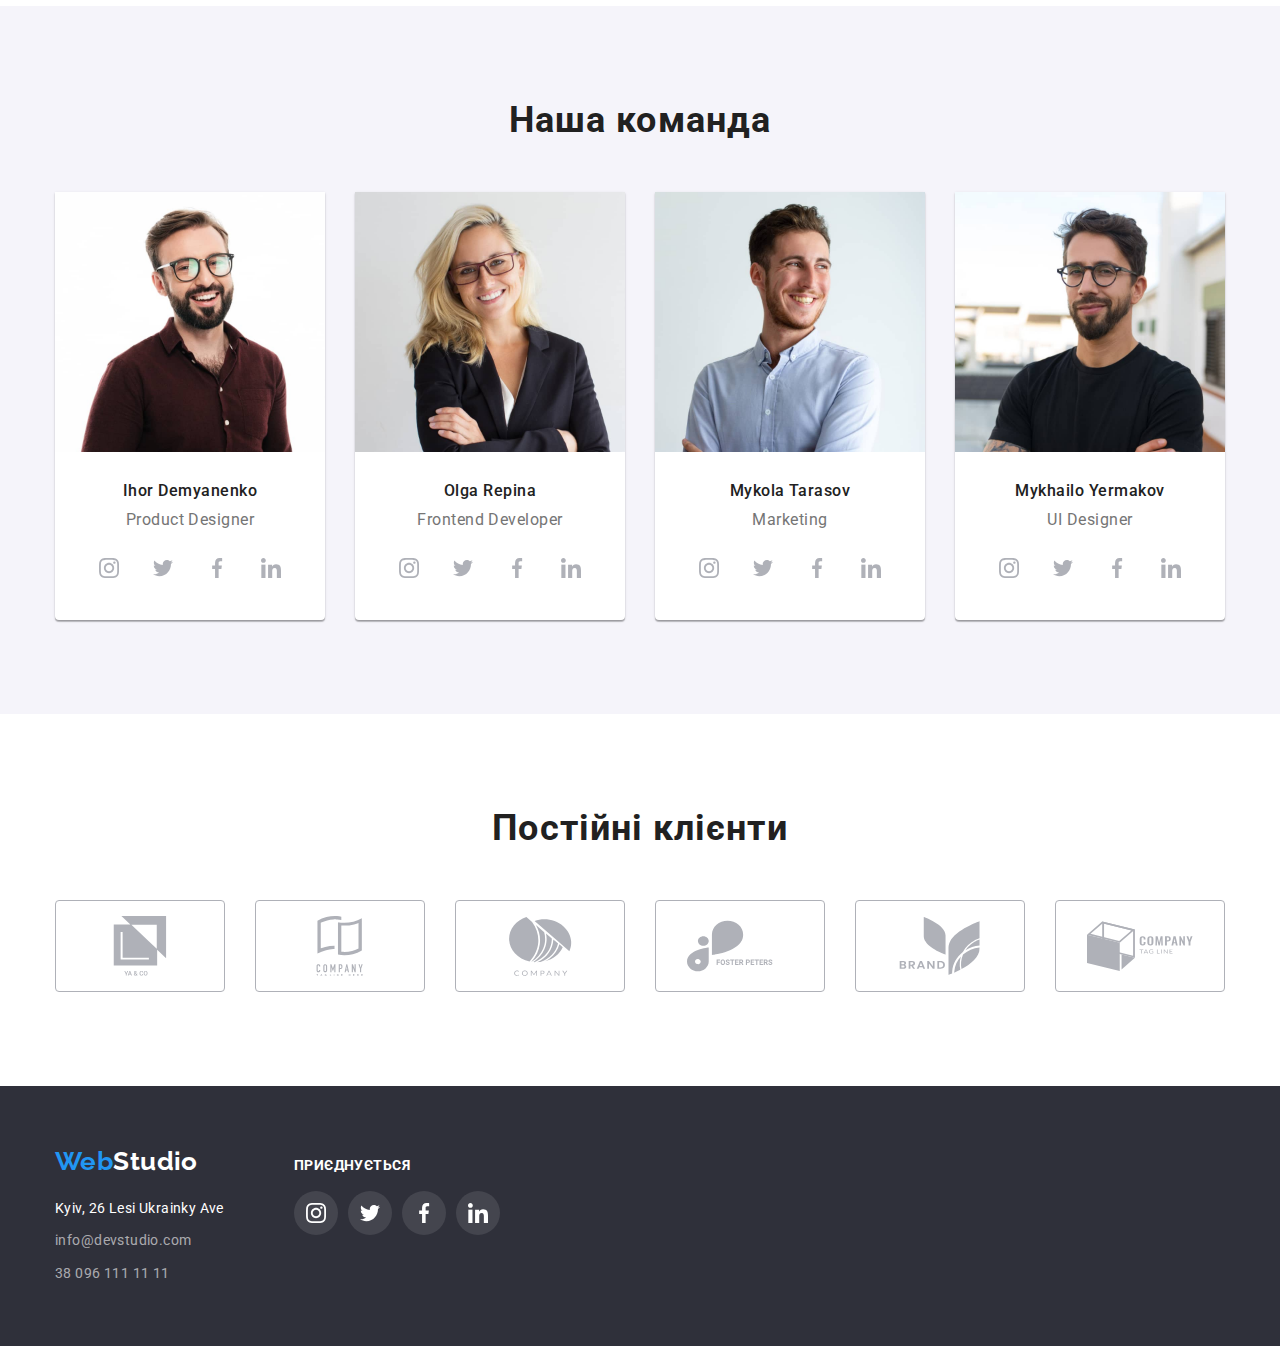
==== commit c481f938: "home work4 file" ====
--- a/index.html
+++ b/index.html
@@ -80,18 +80,18 @@
       <div class="container">
       <h2 class="technologies-numbr ">Чим ми займаємося</h2>
      <ul class="foto-page">
-     <li class="devices list"><img src="./img/img.jpg"
+     <li class="devices list"> <div class="about-img-overlay"><img src="./img/img.jpg"
       alt="computer"
       width="370" 
-      height="274"></li>
-     <li class="devices list"><img src="./img/img(1).jpg"
+      height="274"><p class="about-img-overlay-text">Десктопні додатки</p></div></li>
+     <li class="devices list"> <div class="about-img-overlay"><img src="./img/img(1).jpg"
       alt="mobil"  
       width="370" 
-      height="274"></li>
-     <li class="devices list"><img src="./img/img(2).jpg" 
+      height="274"><p class="about-img-overlay-text"> Мобільні додатки</p></div></li>
+     <li class="devices list"> <div class="about-img-overlay"> <img src="./img/img(2).jpg"
       alt="map-board"
       width="370" 
-      height="274"></li>
+      height="274"><p class="about-img-overlay-text">Дизайнерські рішення</p></div></li>
     </ul>
     </div>
     </section>
--- a/styles/main.css
+++ b/styles/main.css
@@ -143,10 +143,14 @@
 .menu-link :focus
 {color: var(--accent-color);}
 
-.contact-mail-numbre-icon,
+.contact-mail-numbre-icon{
+    margin-right:10px ;
+    width: 16px;
+    height: 12px;
+}
 .contact-mail-phone-icon{
-width: 16px;
-height: 12px;
+width: 10px;
+height: 16px;
 margin-right:10px ;
 } 
 
@@ -265,6 +269,7 @@
 
            /*----TECHNOLOGIES----*/
 
+.devices{ position: relative;}
  .technologies{
     background-color: var(--primary-whyte-color);
     padding-top: 0px;
@@ -279,9 +284,26 @@
     color: var(--primary-gray-color);
     margin-bottom: 50px
      }
-     .foto-page{
+.foto-page{
     gap: 30px;
     display: flex;
+ }
+ .about-img-overlay-text{
+    display: flex;
+    justify-content: center;
+    align-items: center;
+    position: absolute;
+    bottom: 0;
+    left: 0;
+    width: 100%;
+    height: 70px;
+    background-color: rgba(47, 48, 58, 0.8);
+    color: var(--primary-whyte-color);
+    font-weight: var(--primry-font-weight);
+    font-size: var(--primary-font-size);
+    line-height: 1.14;
+    text-align: center;
+    text-transform: uppercase;
  }
    
             /*----TECHNOLOGIES----*/
@@ -497,8 +519,7 @@
     background: rgba(47, 48, 58, 0.4);
 
     opacity: 1;
-    visibility: hidden;
-    pointer-events: none;
+    
     transition: opacity 500ms ease, visibility 500ms ease;
 }
 .dackdrop.is-hidden{
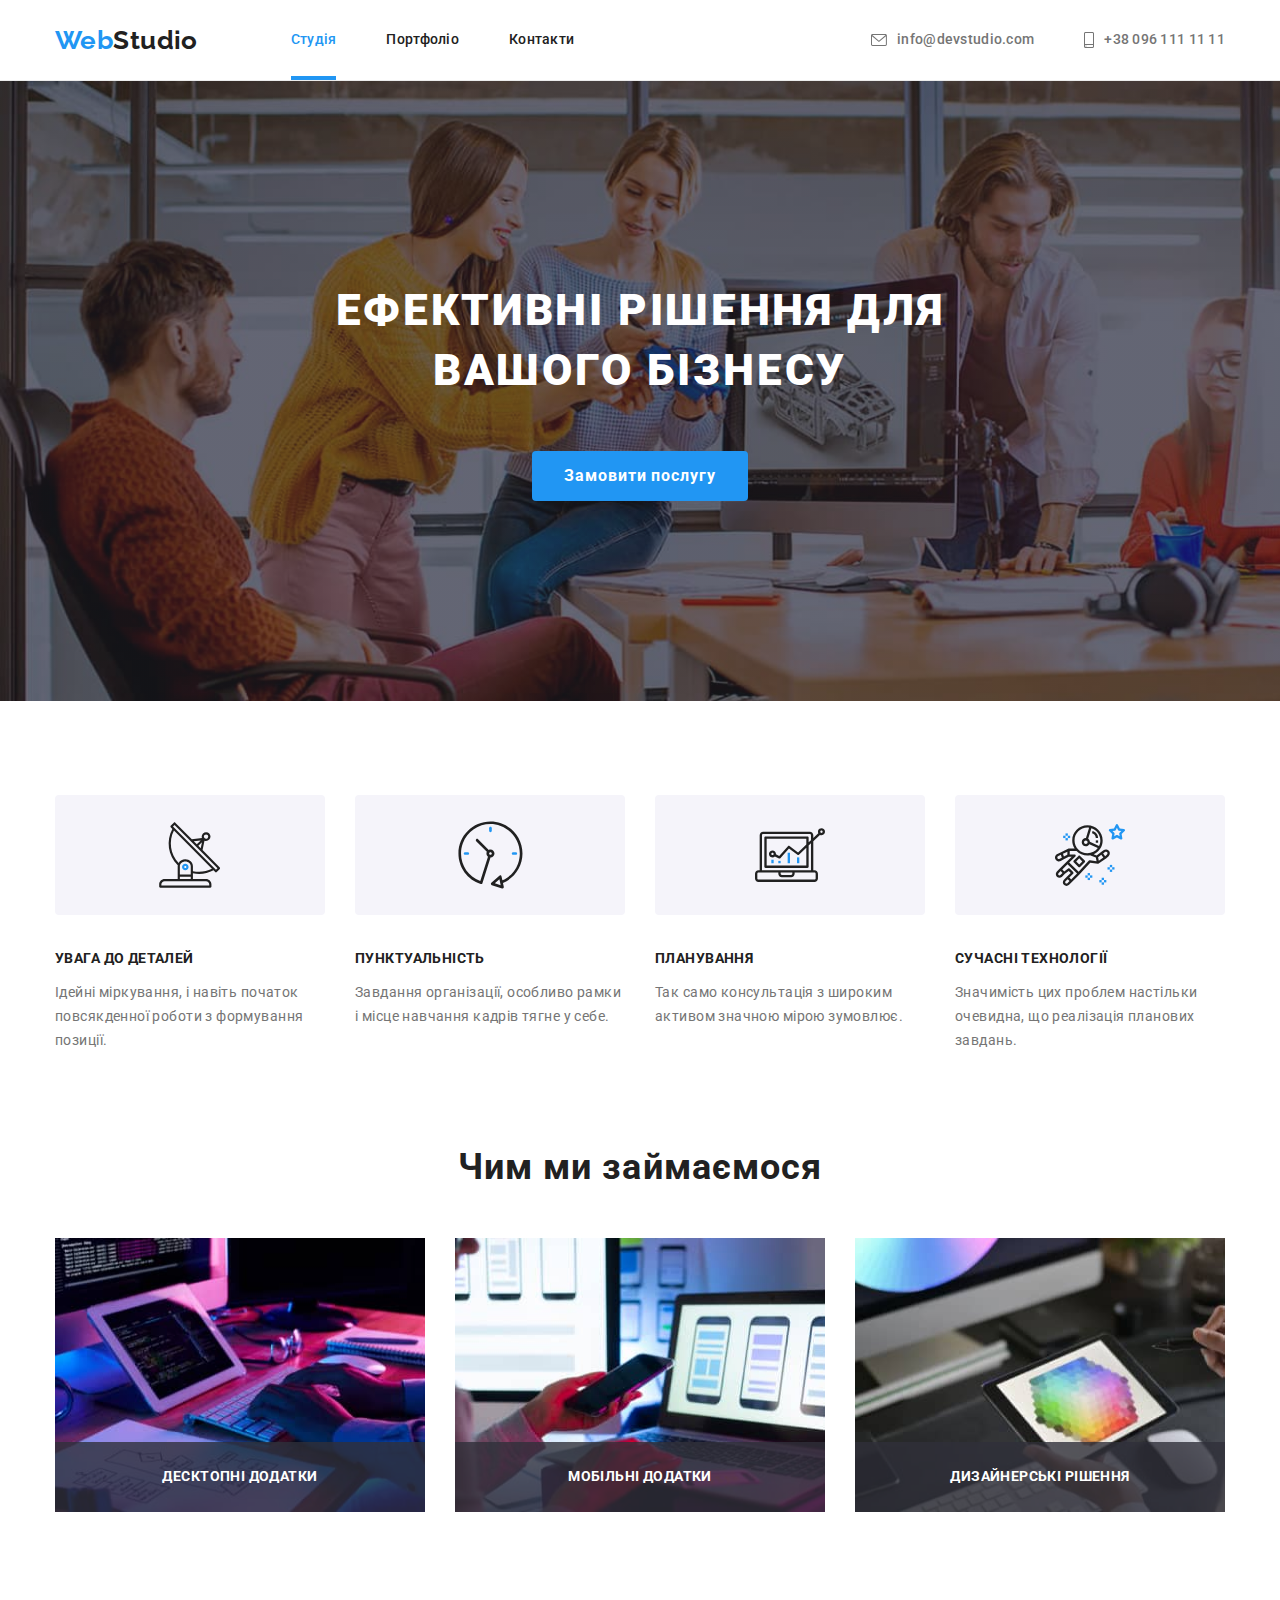
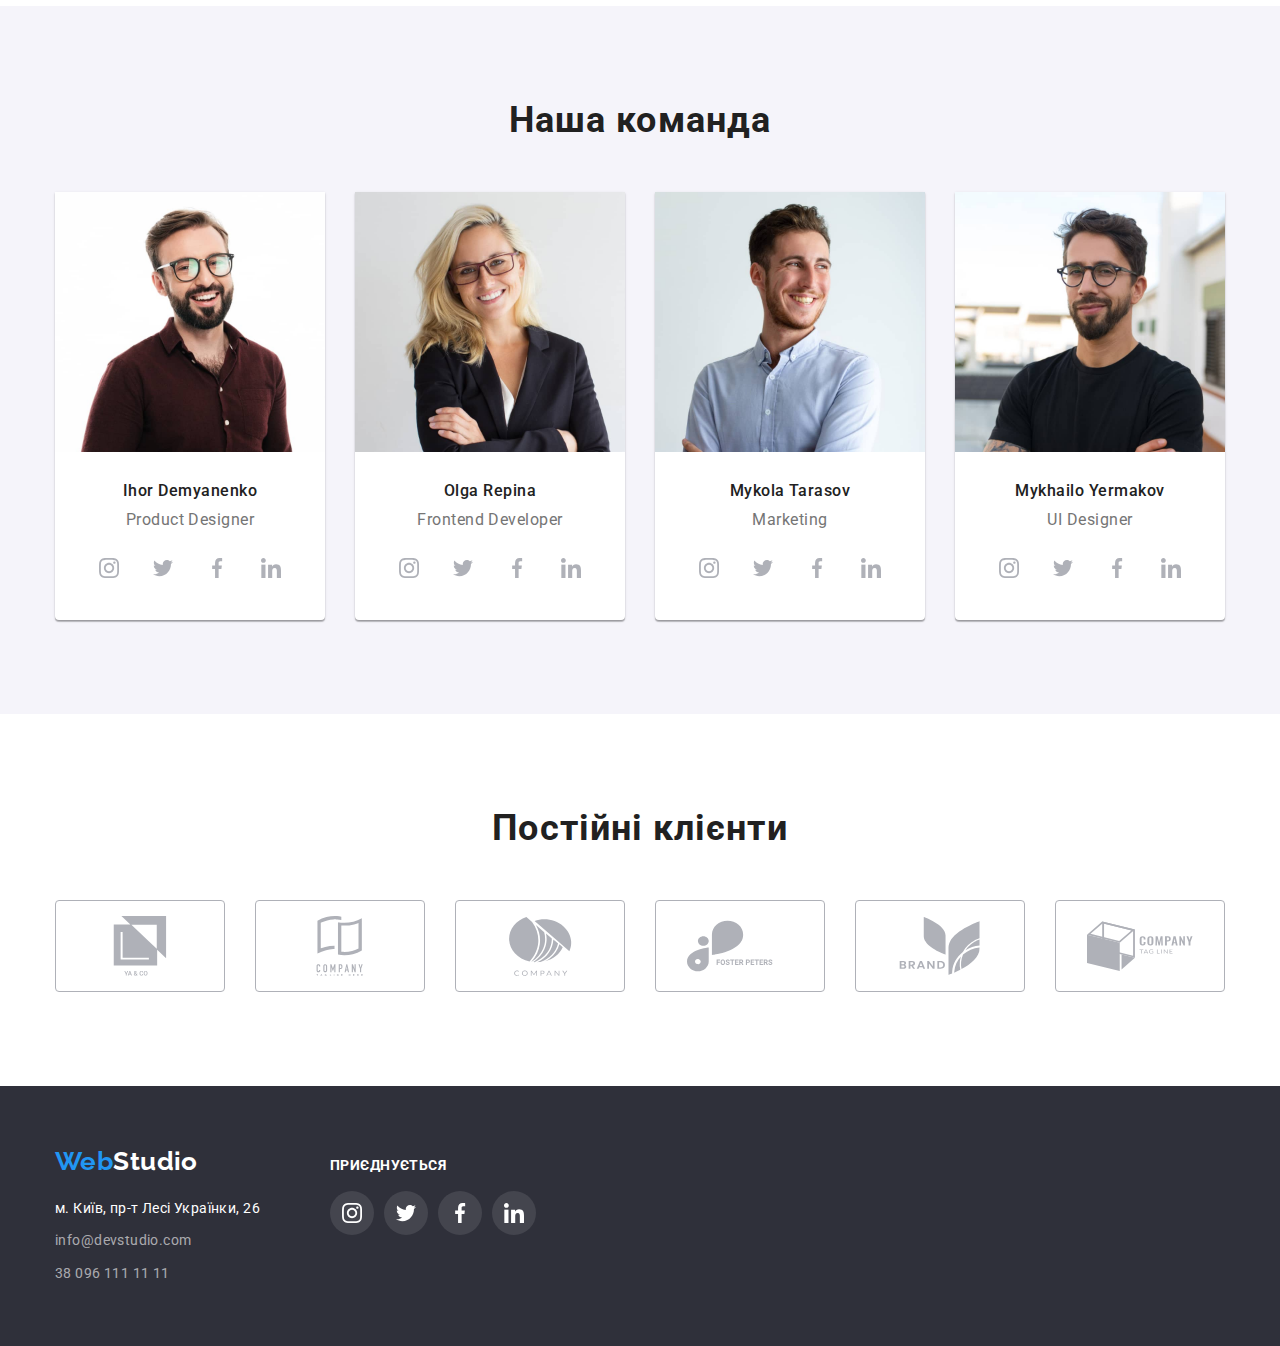
==== commit 0704a7c7: "lile" ====
--- a/index.html
+++ b/index.html
@@ -306,7 +306,7 @@
       class="logo-header-second">Studio</span></a>
       <address class="data">
         <ul class="data-numbr list">
-        <li class="retreat"><a class="location link" href="https://goo.gl/maps/uPLtMUpP54HjoEtg7" > Kyiv, 26 Lesi Ukrainky Ave</a>
+        <li class="retreat"><a class="location link" href="https://goo.gl/maps/uPLtMUpP54HjoEtg7" > м. Київ, пр-т Лесі Українки, 26</a>
         </li>
         <li class="retreat"><a class="contact-mail link" href="mailto:info@devstudio.com">info@devstudio.com</a></li>
         <li><a class="contact-phone link" href="tel:+380961111111"> 38 096 111 11 11</a></li>
--- a/styles/main.css
+++ b/styles/main.css
@@ -1,17 +1,22 @@
 :root{
     --primary-font:'Roboto', sans-serif ;
     --second-font: 'Raleway' , sans-serif ;
+    --primry-font-weight: 700;
+    --secondary-font-weight: 400;
+    --primary-font-size: 14px;
     --accent-rest-color: #188CE8;
     --accent-color: #2196F3;
     --primary-whyte-color: #FFFFFF;
     --primary-gray-color: #212121;
     --primary-link-color: #2F303A;
     --primary-text-color: #757575;
+    --icon-color: #AFB1B8;
     --primary-fon-color: #F5F5F5;
     --primary-fon2-color:#F5F4FA;
     --primary-bottom-color: rgba(255, 255, 255, 0.6);
-    --transition-dur-and-func: 250ms linear;
-}
+    --transition-dur-and-func: fill 250ms cubic-bezier(0.4, 0, 0.2, 1);
+}
+
 body{ font-family:var(--primary-font);
 font-size: 14px;
 letter-spacing: 0.03em;
@@ -133,6 +138,7 @@
 color: var(--primary-text-color);
 display: flex;
 align-items: center;
+transition:color 250ms cubic-bezier(0.4, 0, 0.2, 1);
 }
 
 .contact-mail-numbre:hover,
@@ -147,15 +153,30 @@
     margin-right:10px ;
     width: 16px;
     height: 12px;
-}
+    fill: var(--primary-text-color);
+    transition: fill 250ms cubic-bezier(0.4, 0, 0.2, 1);
+}
+
 .contact-mail-phone-icon{
 width: 10px;
 height: 16px;
 margin-right:10px ;
+fill: var(--primary-text-color);
 } 
-
+.contacts-icon-email,
+.contacts-icon-tell {
+  fill: var(--secondary-color);
+}
+
+.menu-link:hover,
+.menu-link:focus {
+  color: var(--accent-color);
+}
 .contact-mail-numbre:hover  .contact-mail-numbre-icon,
 .contact-phone-numbre:hover .contact-mail-phone-icon
+{ fill: var(--accent-color);}
+.contact-mail-numbre:focus  .contact-mail-numbre-icon,
+.contact-phone-numbre:focus .contact-mail-phone-icon
 { fill: var(--accent-color);}
 
                /*----Header---*/
@@ -411,6 +432,7 @@
 .company{
 width: 106px;
 height: 60px;
+fill: var(--icon-color);
 } 
 .cursor{
     width: 100%;
@@ -420,7 +442,9 @@
     display: flex;
     align-items: center;
     justify-content: center;
+    border-radius: 4px;
     fill: #AFB1B8;
+    transition: var(--transition-dur-and-func);
 }
 .cursor:focus,
 .cursor:hover
@@ -508,6 +532,15 @@
 justify-content: flex-start;
 margin-bottom: 20px;}
 
+.contact-mail:hover,
+.contact-mail:focus
+{ color: var(--accent-color);}
+.contact-phone:hover,
+.contact-phone:focus{
+    color: var(--accent-color);
+}
+
+
          /*---FOOTER---*/
 .dackdrop{
     position: fixed;
@@ -517,9 +550,7 @@
     width: 100%;
     height: 100%;
     background: rgba(47, 48, 58, 0.4);
-
     opacity: 1;
-    
     transition: opacity 500ms ease, visibility 500ms ease;
 }
 .dackdrop.is-hidden{
